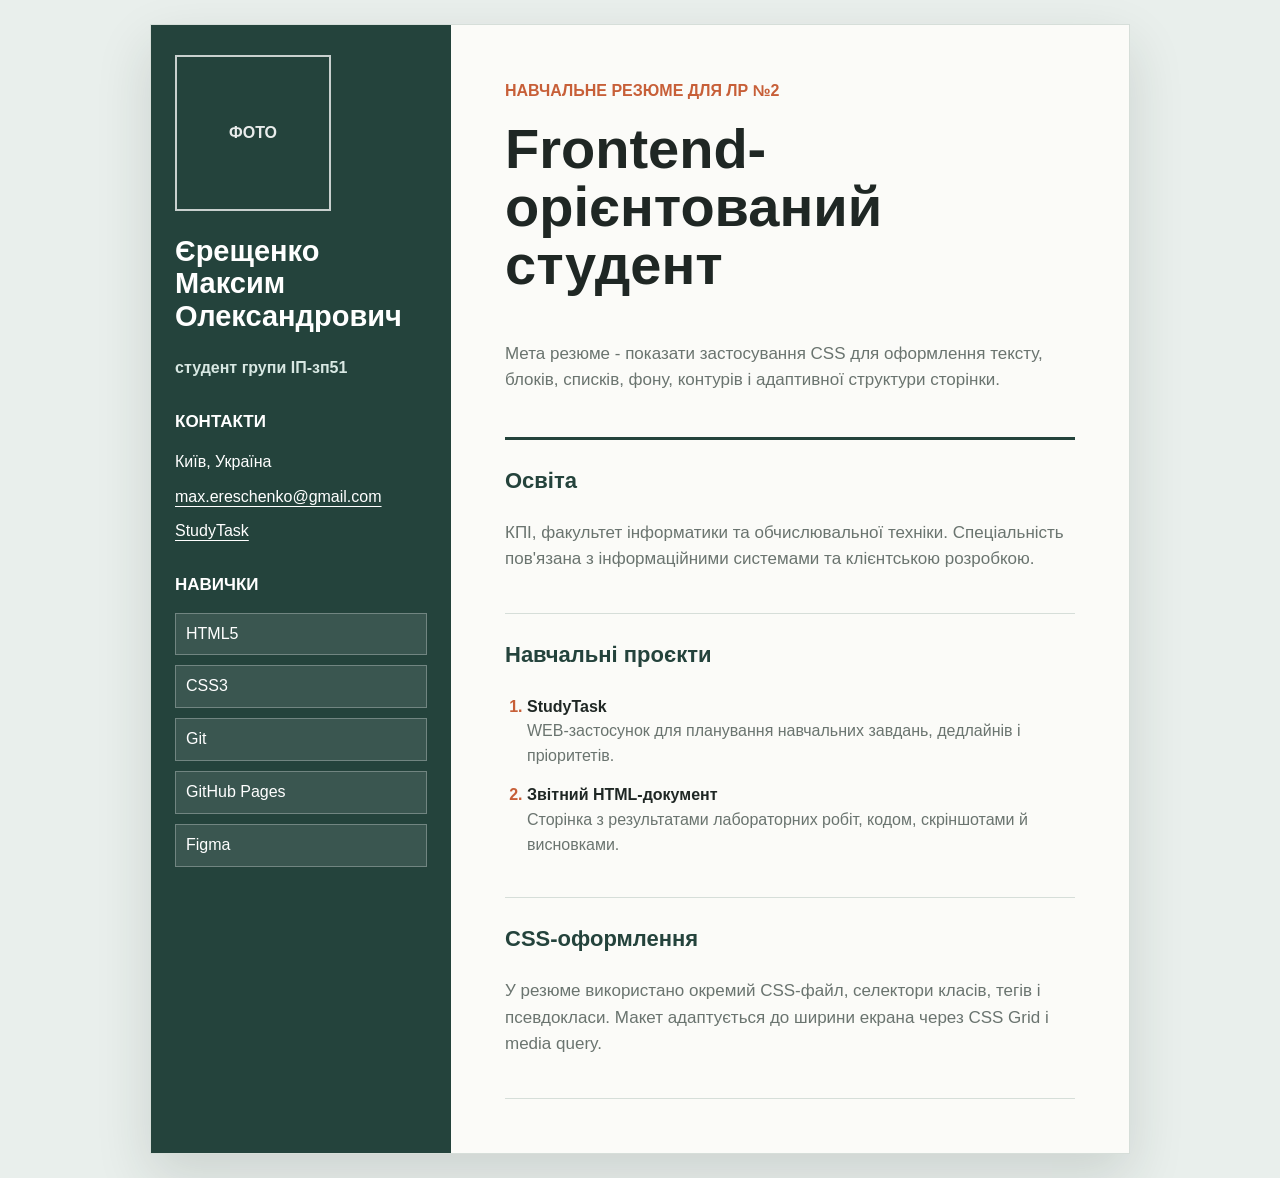
==== resume/index.html @ ae1a85fa "Move resume into web app" ====
<!doctype html>
<html lang="uk">
  <head>
    <meta charset="utf-8">
    <meta name="viewport" content="width=device-width, initial-scale=1">
    <title>Резюме - Єрещенко М.О.</title>
    <meta name="description" content="Навчальне HTML/CSS резюме Єрещенка М.О. для лабораторної роботи №2.">
    <link rel="stylesheet" href="assets/resume.css">
  </head>
  <body>
    <main class="resume-page">
      <aside class="resume-sidebar" aria-label="Коротка інформація">
        <div class="photo-box" aria-label="Місце для фото студента">Фото</div>
        <h1>Єрещенко Максим Олександрович</h1>
        <p class="role">студент групи ІП-зп51</p>

        <section aria-labelledby="contacts-title">
          <h2 id="contacts-title">Контакти</h2>
          <ul class="plain-list">
            <li>Київ, Україна</li>
            <li><a href="mailto:max.ereschenko@gmail.com">max.ereschenko@gmail.com</a></li>
            <li><a href="../index.html">StudyTask</a></li>
          </ul>
        </section>

        <section aria-labelledby="skills-title">
          <h2 id="skills-title">Навички</h2>
          <ul class="skill-list">
            <li>HTML5</li>
            <li>CSS3</li>
            <li>Git</li>
            <li>GitHub Pages</li>
            <li>Figma</li>
          </ul>
        </section>
      </aside>

      <section class="resume-content" aria-label="Основний зміст резюме">
        <header class="resume-header">
          <p class="eyebrow">Навчальне резюме для ЛР №2</p>
          <h2>Frontend-орієнтований студент</h2>
          <p>
            Мета резюме - показати застосування CSS для оформлення тексту, блоків, списків, фону, контурів і адаптивної структури сторінки.
          </p>
        </header>

        <article class="resume-section">
          <h3>Освіта</h3>
          <p>
            КПІ, факультет інформатики та обчислювальної техніки. Спеціальність пов'язана з інформаційними системами та клієнтською розробкою.
          </p>
        </article>

        <article class="resume-section">
          <h3>Навчальні проєкти</h3>
          <ol class="project-list">
            <li>
              <strong>StudyTask</strong>
              <span>WEB-застосунок для планування навчальних завдань, дедлайнів і пріоритетів.</span>
            </li>
            <li>
              <strong>Звітний HTML-документ</strong>
              <span>Сторінка з результатами лабораторних робіт, кодом, скріншотами й висновками.</span>
            </li>
          </ol>
        </article>

        <article class="resume-section">
          <h3>CSS-оформлення</h3>
          <p>
            У резюме використано окремий CSS-файл, селектори класів, тегів і псевдокласи. Макет адаптується до ширини екрана через CSS Grid і media query.
          </p>
        </article>
      </section>
    </main>
  </body>
</html>
---- resume/assets/resume.css ----
:root {
  --paper: #fbfbf8;
  --ink: #1f2724;
  --muted: #6a746f;
  --line: #d6ded9;
  --green: #24433c;
  --accent: #c75f38;
  --soft: #eef5f2;
}

* {
  box-sizing: border-box;
}

body {
  margin: 0;
  min-height: 100vh;
  color: var(--ink);
  background: #e9efec;
  font-family: Arial, Helvetica, sans-serif;
  line-height: 1.55;
}

a {
  color: inherit;
  text-underline-offset: 4px;
}

.resume-page {
  display: grid;
  grid-template-columns: 300px minmax(0, 1fr);
  width: min(980px, calc(100% - 32px));
  min-height: calc(100vh - 48px);
  margin: 24px auto;
  background: var(--paper);
  border: 1px solid var(--line);
  box-shadow: 0 22px 52px rgba(31, 39, 36, 0.14);
}

.resume-sidebar {
  padding: 30px 24px;
  color: #ffffff;
  background: var(--green);
}

.photo-box {
  display: grid;
  place-items: center;
  width: 156px;
  aspect-ratio: 1;
  margin-bottom: 24px;
  border: 2px solid rgba(255, 255, 255, 0.75);
  color: rgba(255, 255, 255, 0.9);
  text-transform: uppercase;
  font-weight: 700;
}

h1,
h2,
h3,
p {
  margin-top: 0;
}

h1 {
  font-size: 29px;
  line-height: 1.12;
  letter-spacing: 0;
}

.role {
  margin-bottom: 28px;
  color: #d8e8e3;
  font-weight: 700;
}

.resume-sidebar section + section {
  margin-top: 28px;
}

.resume-sidebar h2 {
  font-size: 17px;
  text-transform: uppercase;
  letter-spacing: 0;
}

.plain-list,
.skill-list {
  padding: 0;
  margin: 0;
  list-style: none;
}

.plain-list li + li,
.skill-list li + li {
  margin-top: 10px;
}

.skill-list li {
  padding: 8px 10px;
  border: 1px solid rgba(255, 255, 255, 0.28);
  background: rgba(255, 255, 255, 0.1);
}

.resume-content {
  padding: clamp(28px, 5vw, 54px);
}

.eyebrow {
  color: var(--accent);
  font-weight: 700;
  text-transform: uppercase;
}

.resume-header {
  padding-bottom: 26px;
  border-bottom: 3px solid var(--green);
}

.resume-header h2 {
  font-size: clamp(32px, 5vw, 56px);
  line-height: 1.04;
}

.resume-header p:last-child,
.resume-section p {
  color: var(--muted);
  font-size: 17px;
}

.resume-section {
  padding: 24px 0;
  border-bottom: 1px solid var(--line);
}

.resume-section h3 {
  color: var(--green);
  font-size: 22px;
}

.project-list {
  display: grid;
  gap: 14px;
  padding-left: 22px;
}

.project-list li::marker {
  color: var(--accent);
  font-weight: 700;
}

.project-list strong,
.project-list span {
  display: block;
}

.project-list span {
  color: var(--muted);
}

@media (max-width: 760px) {
  .resume-page {
    grid-template-columns: 1fr;
    margin: 0;
    width: 100%;
    min-height: 100vh;
  }

  .photo-box {
    width: 128px;
  }
}
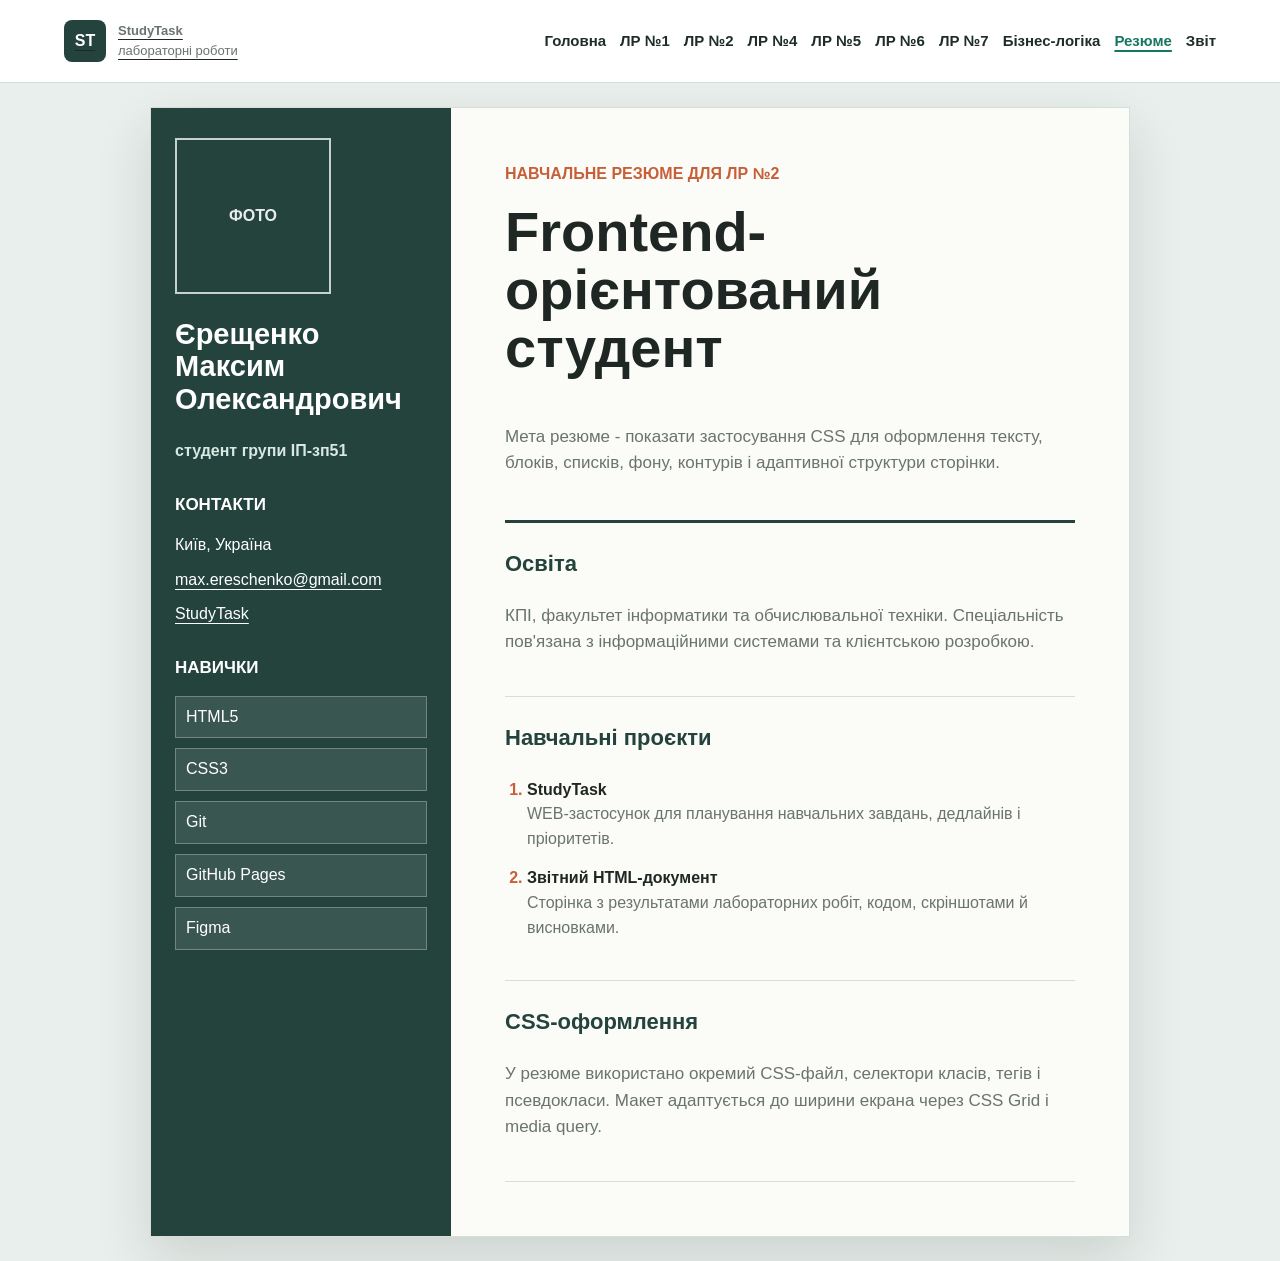
==== commit 83c747e3: "Уніфіковано навігацію сайту" ====
--- a/resume/index.html
+++ b/resume/index.html
@@ -5,9 +5,32 @@
     <meta name="viewport" content="width=device-width, initial-scale=1">
     <title>Резюме - Єрещенко М.О.</title>
     <meta name="description" content="Навчальне HTML/CSS резюме Єрещенка М.О. для лабораторної роботи №2.">
+    <link rel="stylesheet" href="../assets/app.css">
     <link rel="stylesheet" href="assets/resume.css">
   </head>
   <body>
+    <header class="site-header">
+      <a class="brand" href="../index.html" aria-label="StudyTask, головна сторінка">
+        <span class="brand-mark" aria-hidden="true">ST</span>
+        <span>
+          <strong>StudyTask</strong>
+          <span>лабораторні роботи</span>
+        </span>
+      </a>
+      <nav class="site-nav" aria-label="Основна навігація">
+        <a href="../index.html">Головна</a>
+        <a href="../index.html#schedule">ЛР №1</a>
+        <a href="../index.html#css-showcase">ЛР №2</a>
+        <a href="../lab4-js.html">ЛР №4</a>
+        <a href="../lab5-js.html">ЛР №5</a>
+        <a href="../lab6-dom.html">ЛР №6</a>
+        <a href="../lab7-storage.html">ЛР №7</a>
+        <a href="../business-logic.html">Бізнес-логіка</a>
+        <a class="is-active" href="index.html">Резюме</a>
+        <a href="../../IP-zp51_appRECORD-YereshchenkoMO-FIOT-2025/index.html#lab2">Звіт</a>
+      </nav>
+    </header>
+
     <main class="resume-page">
       <aside class="resume-sidebar" aria-label="Коротка інформація">
         <div class="photo-box" aria-label="Місце для фото студента">Фото</div>
--- a/assets/app.css
+++ b/assets/app.css
@@ -0,0 +1,668 @@
+:root {
+  --bg: #f6f8f7;
+  --surface: #ffffff;
+  --text: #1f2d2a;
+  --muted: #60716d;
+  --line: #d8e1de;
+  --brand: #24433c;
+  --brand-2: #17775e;
+  --accent: #d66b3d;
+  --warning: #f3a33b;
+  --focus: #3d77e8;
+  --shadow: 0 18px 45px rgba(32, 54, 49, 0.09);
+}
+
+* {
+  box-sizing: border-box;
+}
+
+html {
+  scroll-behavior: smooth;
+}
+
+body {
+  margin: 0;
+  color: var(--text);
+  background: var(--bg);
+  font-family: Arial, Helvetica, sans-serif;
+  line-height: 1.55;
+}
+
+a {
+  color: var(--brand-2);
+}
+
+a:focus,
+button:focus,
+input:focus,
+select:focus,
+textarea:focus {
+  outline: 3px solid rgba(61, 119, 232, 0.28);
+  outline-offset: 2px;
+}
+
+.site-header {
+  display: flex;
+  align-items: center;
+  justify-content: space-between;
+  gap: 24px;
+  padding: 20px clamp(18px, 5vw, 64px);
+  background: var(--surface);
+  border-bottom: 1px solid var(--line);
+  position: sticky;
+  top: 0;
+  z-index: 10;
+}
+
+.brand {
+  display: flex;
+  align-items: center;
+  gap: 12px;
+  min-width: 210px;
+}
+
+.brand-mark {
+  display: inline-grid;
+  place-items: center;
+  width: 42px;
+  height: 42px;
+  border-radius: 8px;
+  color: #ffffff;
+  background: var(--brand);
+  font-weight: 700;
+}
+
+.brand strong,
+.brand span:last-child {
+  display: block;
+}
+
+.brand span:last-child {
+  color: var(--muted);
+  font-size: 13px;
+}
+
+.site-nav {
+  display: flex;
+  flex-wrap: wrap;
+  gap: 14px;
+  justify-content: flex-end;
+}
+
+.site-nav a {
+  color: var(--text);
+  text-decoration: none;
+  font-size: 15px;
+  font-weight: 700;
+}
+
+.site-nav a:hover {
+  color: var(--brand-2);
+}
+
+.site-nav a.is-active {
+  color: var(--brand-2);
+  text-decoration: underline;
+  text-decoration-thickness: 2px;
+}
+
+main {
+  width: min(1120px, calc(100% - 32px));
+  margin: 0 auto;
+}
+
+section,
+aside {
+  margin: 34px 0;
+}
+
+.hero {
+  display: grid;
+  grid-template-columns: minmax(0, 1fr) minmax(320px, 0.94fr);
+  gap: clamp(24px, 4vw, 52px);
+  align-items: center;
+  min-height: calc(100vh - 88px);
+  padding: 36px 0 44px;
+}
+
+.hero h1 {
+  margin: 0 0 20px;
+  font-size: clamp(34px, 5vw, 64px);
+  line-height: 1.04;
+  letter-spacing: 0;
+}
+
+.lead {
+  max-width: 680px;
+  margin: 0 0 24px;
+  color: var(--muted);
+  font-size: 19px;
+}
+
+.actions {
+  display: flex;
+  flex-wrap: wrap;
+  gap: 12px;
+}
+
+.button {
+  display: inline-flex;
+  align-items: center;
+  justify-content: center;
+  min-height: 44px;
+  padding: 0 18px;
+  border-radius: 8px;
+  border: 1px solid var(--brand);
+  background: var(--brand);
+  color: #ffffff;
+  font-weight: 700;
+  text-decoration: none;
+}
+
+.button.secondary {
+  color: var(--brand);
+  background: transparent;
+}
+
+.hero-media {
+  margin: 0;
+}
+
+.hero-media img {
+  display: block;
+  width: 100%;
+  height: auto;
+  border-radius: 8px;
+  border: 1px solid var(--line);
+  box-shadow: var(--shadow);
+}
+
+.hero-media figcaption {
+  color: var(--muted);
+  font-size: 14px;
+  margin-top: 10px;
+}
+
+.status-grid {
+  display: grid;
+  grid-template-columns: repeat(3, minmax(0, 1fr));
+  gap: 16px;
+}
+
+.status-card {
+  background: var(--surface);
+  border: 1px solid var(--line);
+  border-radius: 8px;
+  padding: 20px;
+}
+
+.status-card h3 {
+  margin: 0 0 8px;
+  font-size: 18px;
+}
+
+.status-card p {
+  margin: 0;
+  color: var(--muted);
+}
+
+.content-grid {
+  display: grid;
+  grid-template-columns: 1.25fr 0.75fr;
+  gap: 24px;
+  align-items: start;
+}
+
+.panel {
+  background: var(--surface);
+  border: 1px solid var(--line);
+  border-radius: 8px;
+  padding: clamp(20px, 3vw, 30px);
+  overflow-x: auto;
+}
+
+.panel h2,
+.panel h3,
+aside h2 {
+  margin-top: 0;
+}
+
+.schedule-table {
+  width: 100%;
+  min-width: 680px;
+  border-collapse: collapse;
+  margin-top: 18px;
+  font-size: 15px;
+}
+
+.schedule-table caption {
+  text-align: left;
+  color: var(--muted);
+  margin-bottom: 10px;
+}
+
+.schedule-table th,
+.schedule-table td {
+  padding: 13px 12px;
+  border: 1px solid var(--line);
+  vertical-align: top;
+  overflow-wrap: anywhere;
+}
+
+.schedule-table th {
+  background: #edf5f2;
+  text-align: left;
+}
+
+.schedule-table tr:nth-child(even) td {
+  background: #fbfdfc;
+}
+
+.tag {
+  display: inline-block;
+  padding: 3px 8px;
+  border-radius: 8px;
+  color: #ffffff;
+  background: var(--brand-2);
+  font-size: 13px;
+}
+
+.tag.hot {
+  background: var(--accent);
+}
+
+.tag.wait {
+  background: var(--warning);
+  color: #2c2417;
+}
+
+.list-columns {
+  display: grid;
+  grid-template-columns: repeat(2, minmax(0, 1fr));
+  gap: 18px;
+}
+
+.list-columns article {
+  border-top: 3px solid var(--brand-2);
+  padding-top: 14px;
+}
+
+.list-columns ul,
+.list-columns ol {
+  padding-left: 22px;
+}
+
+.task-form {
+  display: grid;
+  gap: 16px;
+}
+
+.form-row {
+  display: grid;
+  gap: 8px;
+}
+
+label,
+legend {
+  font-weight: 700;
+}
+
+input,
+select,
+textarea {
+  width: 100%;
+  border: 1px solid #bdcbc7;
+  border-radius: 8px;
+  min-height: 42px;
+  padding: 10px 12px;
+  color: var(--text);
+  background: #ffffff;
+  font: inherit;
+}
+
+textarea {
+  min-height: 104px;
+  resize: vertical;
+}
+
+#css-showcase {
+  background: linear-gradient(180deg, #ffffff 0%, #f1f7f4 100%);
+}
+
+#css-showcase > h2 {
+  color: var(--brand);
+  text-transform: uppercase;
+}
+
+.css-lead {
+  border-left: 4px solid var(--accent);
+  padding-left: 14px;
+}
+
+.selector-board {
+  display: grid;
+  grid-template-columns: repeat(3, minmax(0, 1fr));
+  gap: 16px;
+  margin: 22px 0;
+}
+
+.selector-board > article {
+  min-height: 168px;
+}
+
+.selector-card {
+  padding: 18px;
+  border: 2px solid #d4e1dd;
+  border-radius: 8px;
+  background: #ffffff;
+  box-shadow: 0 12px 24px rgba(36, 67, 60, 0.07);
+}
+
+.selector-card + .selector-card {
+  border-style: dashed;
+}
+
+.selector-card h3 {
+  margin-top: 0;
+  color: var(--brand);
+}
+
+.accent-card {
+  background: #fff6ee;
+  border-color: #efc7a9;
+}
+
+.selector-card[data-state="active"] {
+  background: #eef3ff;
+  border-color: #8ea8ef;
+}
+
+.css-demo-grid {
+  display: grid;
+  grid-template-columns: minmax(0, 0.9fr) minmax(0, 1.1fr);
+  gap: 18px;
+}
+
+.layered-list,
+.layered-list ul {
+  padding-left: 22px;
+}
+
+.layered-list > li {
+  margin-bottom: 12px;
+  font-weight: 700;
+}
+
+.layered-list li li {
+  color: var(--muted);
+  font-weight: 400;
+}
+
+.mini-table {
+  width: 100%;
+  border-collapse: collapse;
+  border: 2px solid var(--brand);
+}
+
+.mini-table th,
+.mini-table td {
+  padding: 12px;
+  border: 1px solid var(--line);
+  text-align: left;
+}
+
+.mini-table th {
+  color: #ffffff;
+  background: var(--brand);
+}
+
+.mini-table tr:nth-child(even) td {
+  background: #eef8f4;
+}
+
+.lab4-hero,
+.lab5-hero {
+  min-height: auto;
+  padding-top: 54px;
+}
+
+.lab4-assumption,
+.lab5-assumption {
+  align-self: stretch;
+}
+
+.lab5-note-list {
+  padding-left: 22px;
+  margin-bottom: 0;
+}
+
+.lab5-note-list li + li {
+  margin-top: 8px;
+}
+
+.task-grid {
+  display: grid;
+  grid-template-columns: repeat(3, minmax(0, 1fr));
+  gap: 16px;
+  background: transparent;
+  border: 0;
+  padding: 0;
+  overflow: visible;
+}
+
+.task-card {
+  display: grid;
+  gap: 14px;
+  align-content: start;
+  min-height: 330px;
+  padding: 20px;
+  border: 1px solid var(--line);
+  border-radius: 8px;
+  background: var(--surface);
+  box-shadow: var(--shadow);
+}
+
+.task-card h2 {
+  margin: 0;
+  color: var(--brand);
+  font-size: 22px;
+}
+
+.task-card p {
+  margin: 0;
+  color: var(--muted);
+}
+
+.wide-task {
+  grid-column: span 3;
+}
+
+.task-actions {
+  display: flex;
+  flex-wrap: wrap;
+  gap: 10px;
+}
+
+.result-box,
+.console-box {
+  overflow: auto;
+  min-height: 118px;
+  max-height: 360px;
+  margin: 0;
+  padding: 14px;
+  border-radius: 8px;
+  border: 1px solid #cbd8d4;
+  background: #101c19;
+  color: #dff3ec;
+  font-family: "SFMono-Regular", Consolas, "Liberation Mono", monospace;
+  font-size: 13px;
+  line-height: 1.5;
+  white-space: pre-wrap;
+}
+
+.console-box {
+  min-height: 260px;
+}
+
+.validation-form {
+  display: grid;
+  grid-template-columns: repeat(2, minmax(0, 1fr));
+  gap: 16px;
+  margin-bottom: 18px;
+}
+
+.validation-form button {
+  align-self: end;
+}
+
+.compact-row {
+  margin: 0;
+}
+
+.compact-row label,
+.compact-row input {
+  display: block;
+}
+
+.compact-row label {
+  margin-bottom: 6px;
+  color: var(--muted);
+  font-weight: 700;
+}
+
+.compact-row input {
+  width: 100%;
+}
+
+.slideshow-lab {
+  overflow: visible;
+}
+
+.slideshow-layout {
+  display: grid;
+  grid-template-columns: minmax(0, 1fr) minmax(260px, 0.44fr);
+  gap: 20px;
+  align-items: start;
+  margin-bottom: 18px;
+}
+
+.slideshow-frame {
+  margin: 0;
+}
+
+.slideshow-frame img {
+  display: block;
+  width: 520px;
+  max-width: 100%;
+  aspect-ratio: 12 / 7;
+  object-fit: cover;
+  border-radius: 8px;
+  border: 1px solid var(--line);
+  background: #ffffff;
+}
+
+.slideshow-frame figcaption {
+  display: flex;
+  justify-content: space-between;
+  gap: 12px;
+  margin-top: 10px;
+  color: var(--muted);
+  font-size: 14px;
+}
+
+.slideshow-controls {
+  display: grid;
+  gap: 14px;
+}
+
+input[required],
+textarea[placeholder] {
+  border-color: var(--brand-2);
+}
+
+a[href$=".html"] {
+  text-underline-offset: 4px;
+}
+
+fieldset {
+  border: 1px solid var(--line);
+  border-radius: 8px;
+  padding: 14px;
+}
+
+.checkbox {
+  display: flex;
+  gap: 10px;
+  align-items: center;
+  color: var(--muted);
+  font-weight: 400;
+}
+
+.checkbox input {
+  width: 18px;
+  min-height: 18px;
+}
+
+button {
+  width: fit-content;
+  min-height: 44px;
+  padding: 0 18px;
+  border: 1px solid var(--brand);
+  border-radius: 8px;
+  color: #ffffff;
+  background: var(--brand);
+  font: inherit;
+  font-weight: 700;
+  cursor: pointer;
+}
+
+.note-list {
+  margin: 0;
+  padding-left: 22px;
+}
+
+.site-footer {
+  margin-top: 42px;
+  padding: 28px clamp(18px, 5vw, 64px);
+  color: #dbe9e5;
+  background: var(--brand);
+}
+
+.site-footer p {
+  margin: 0;
+}
+
+@media (max-width: 820px) {
+  .site-header,
+  .hero,
+  .content-grid,
+  .list-columns,
+  .selector-board,
+  .css-demo-grid,
+  .task-grid,
+  .slideshow-layout,
+  .validation-form {
+    grid-template-columns: 1fr;
+  }
+
+  .wide-task {
+    grid-column: auto;
+  }
+
+  .site-header {
+    display: grid;
+    align-items: start;
+  }
+
+  .site-nav {
+    justify-content: flex-start;
+  }
+
+  .status-grid {
+    grid-template-columns: 1fr;
+  }
+
+  .hero {
+    min-height: auto;
+  }
+}
--- a/resume/assets/resume.css
+++ b/resume/assets/resume.css
@@ -35,6 +35,13 @@
   background: var(--paper);
   border: 1px solid var(--line);
   box-shadow: 0 22px 52px rgba(31, 39, 36, 0.14);
+}
+
+.resume-page aside,
+.resume-page section,
+.resume-page article,
+.resume-page header {
+  margin: 0;
 }
 
 .resume-sidebar {
@@ -161,8 +168,8 @@
 @media (max-width: 760px) {
   .resume-page {
     grid-template-columns: 1fr;
-    margin: 0;
-    width: 100%;
+    width: min(100%, calc(100% - 24px));
+    margin: 16px auto;
     min-height: 100vh;
   }
 
